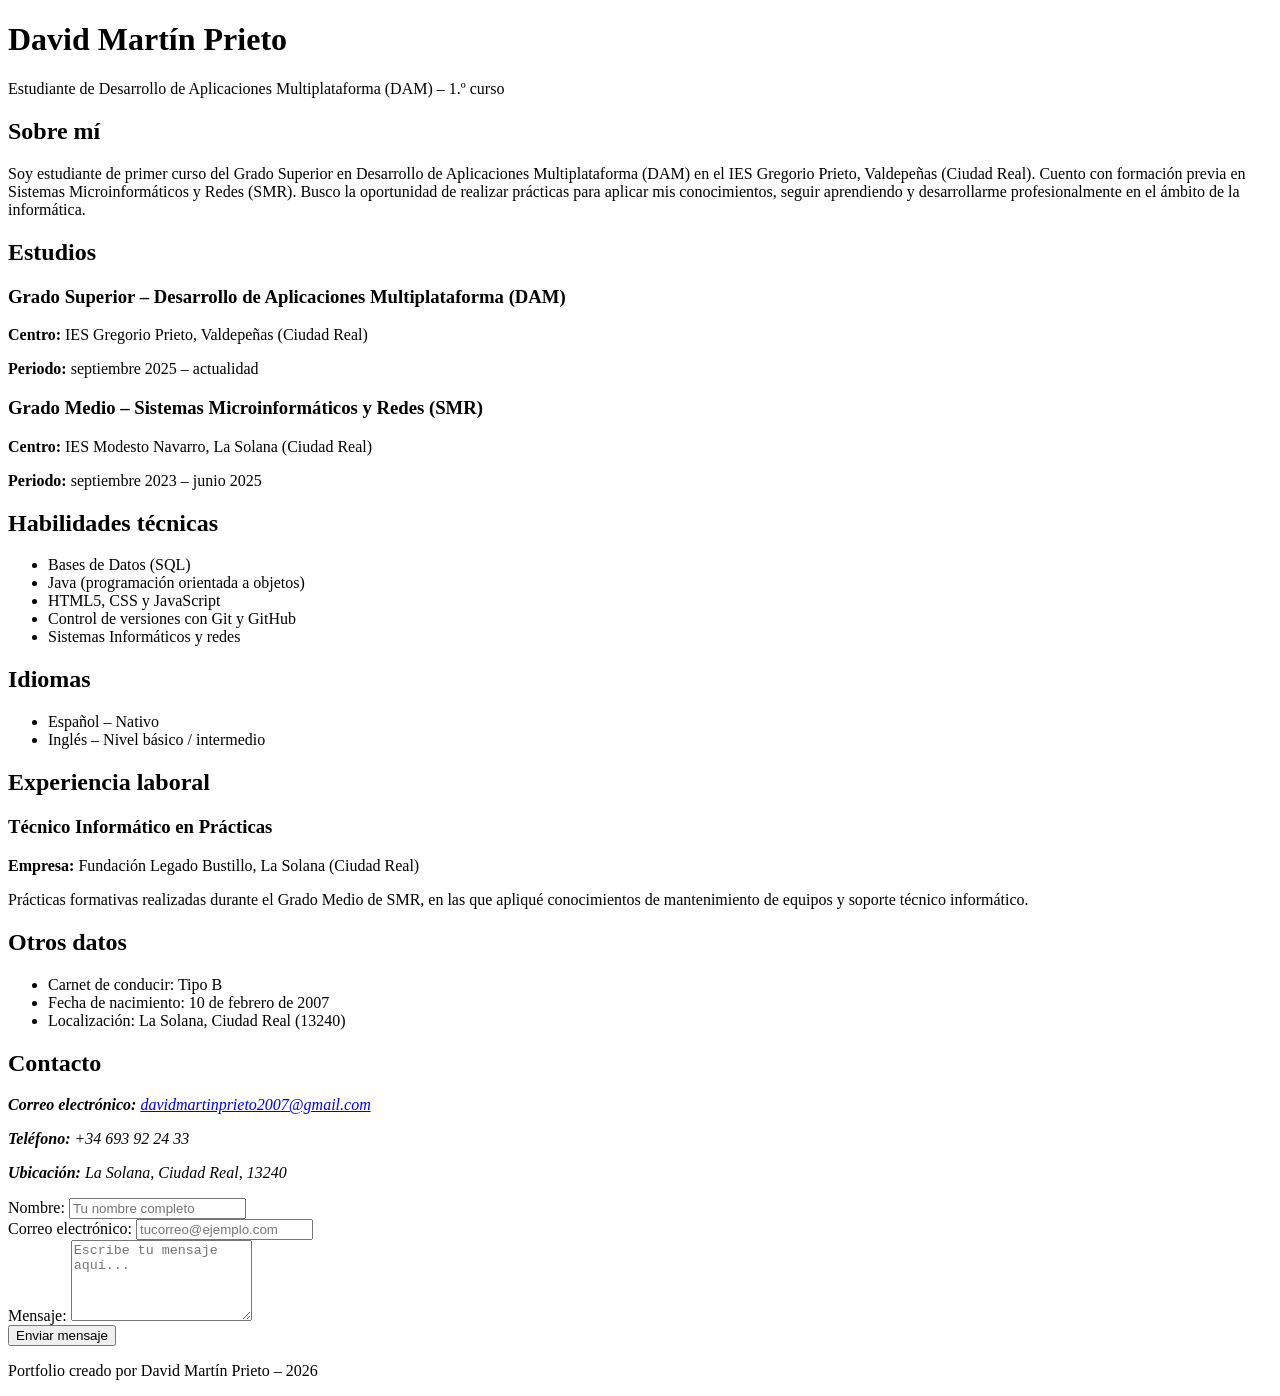
==== index.html @ ce0c39d4 "Update and rename portfolio.html to index.html" ====
<!DOCTYPE html>
<html lang="es">

<head>
    <meta charset="UTF-8">
    <meta name="viewport" content="width=device-width, initial-scale=1.0">
    <title>Portfolio - David Martín Prieto</title>
    <link rel="stylesheet" href="estilos.css">
</head>

<body>

    <header>
        <h1>David Martín Prieto</h1>
        <p>Estudiante de Desarrollo de Aplicaciones Multiplataforma (DAM) – 1.º curso</p>
    </header>

    <main>

        <section>
            <h2>Sobre mí</h2>
            <p>
                Soy estudiante de primer curso del Grado Superior en Desarrollo de Aplicaciones
                Multiplataforma (DAM) en el IES Gregorio Prieto, Valdepeñas (Ciudad Real).
                Cuento con formación previa en Sistemas Microinformáticos y Redes (SMR).
                Busco la oportunidad de realizar prácticas para aplicar mis conocimientos,
                seguir aprendiendo y desarrollarme profesionalmente en el ámbito de la informática.
            </p>
        </section>

        <section>
            <h2>Estudios</h2>

            <article>
                <h3>Grado Superior – Desarrollo de Aplicaciones Multiplataforma (DAM)</h3>
                <p><strong>Centro:</strong> IES Gregorio Prieto, Valdepeñas (Ciudad Real)</p>
                <p><strong>Periodo:</strong> septiembre 2025 – actualidad</p>
            </article>

            <article>
                <h3>Grado Medio – Sistemas Microinformáticos y Redes (SMR)</h3>
                <p><strong>Centro:</strong> IES Modesto Navarro, La Solana (Ciudad Real)</p>
                <p><strong>Periodo:</strong> septiembre 2023 – junio 2025</p>
            </article>
        </section>

        <section>
            <h2>Habilidades técnicas</h2>
            <ul>
                <li>Bases de Datos (SQL)</li>
                <li>Java (programación orientada a objetos)</li>
                <li>HTML5, CSS y JavaScript</li>
                <li>Control de versiones con Git y GitHub</li>
                <li>Sistemas Informáticos y redes</li>
            </ul>
        </section>

        <section>
            <h2>Idiomas</h2>
            <ul>
                <li>Español – Nativo</li>
                <li>Inglés – Nivel básico / intermedio</li>
            </ul>
        </section>

        <section>
            <h2>Experiencia laboral</h2>

            <article>
                <h3>Técnico Informático en Prácticas</h3>
                <p><strong>Empresa:</strong> Fundación Legado Bustillo, La Solana (Ciudad Real)</p>
                <p>
                    Prácticas formativas realizadas durante el Grado Medio de SMR,
                    en las que apliqué conocimientos de mantenimiento de equipos
                    y soporte técnico informático.
                </p>
            </article>
        </section>

        <section>
            <h2>Otros datos</h2>
            <ul>
                <li>Carnet de conducir: Tipo B</li>
                <li>Fecha de nacimiento: 10 de febrero de 2007</li>
                <li>Localización: La Solana, Ciudad Real (13240)</li>
            </ul>
        </section>

        <section>
            <h2>Contacto</h2>

            <address>
                <p>
                    <strong>Correo electrónico:</strong>
                    <a href="mailto:davidmartinprieto2007@gmail.com">
                        davidmartinprieto2007@gmail.com
                    </a>
                </p>
                <p><strong>Teléfono:</strong> +34 693 92 24 33</p>
                <p><strong>Ubicación:</strong> La Solana, Ciudad Real, 13240</p>
            </address>

            <form action="#" method="post">

                <div>
                    <label for="nombre">Nombre:</label>
                    <input type="text" id="nombre" name="nombre" placeholder="Tu nombre completo" required>
                </div>

                <div>
                    <label for="email">Correo electrónico:</label>
                    <input type="email" id="email" name="email" placeholder="tucorreo@ejemplo.com" required>
                </div>

                <div>
                    <label for="mensaje">Mensaje:</label>
                    <textarea id="mensaje" name="mensaje" rows="5" placeholder="Escribe tu mensaje aquí..." required></textarea>
                </div>

                <div>
                    <button type="submit">Enviar mensaje</button>
                </div>

            </form>
        </section>

    </main>

    <footer>
        <p>Portfolio creado por David Martín Prieto – 2026</p>
    </footer>

</body>
</html>
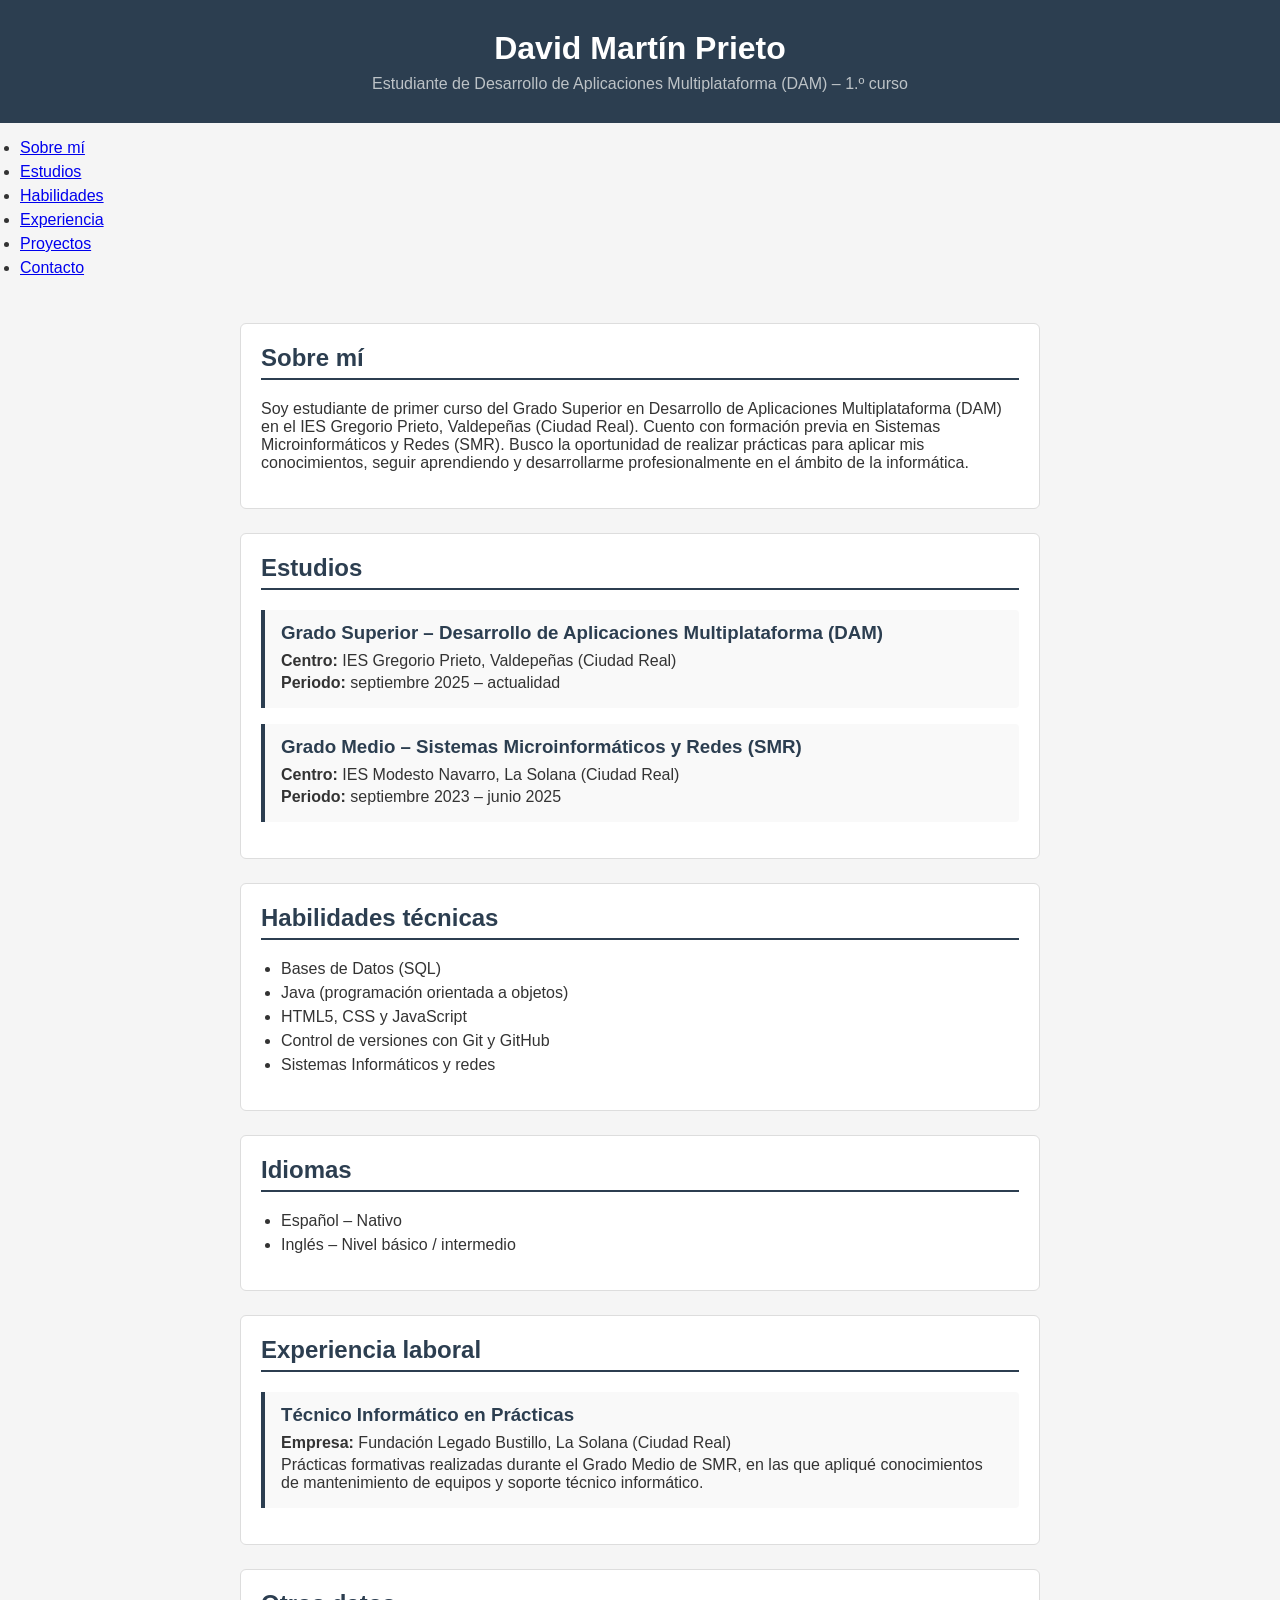
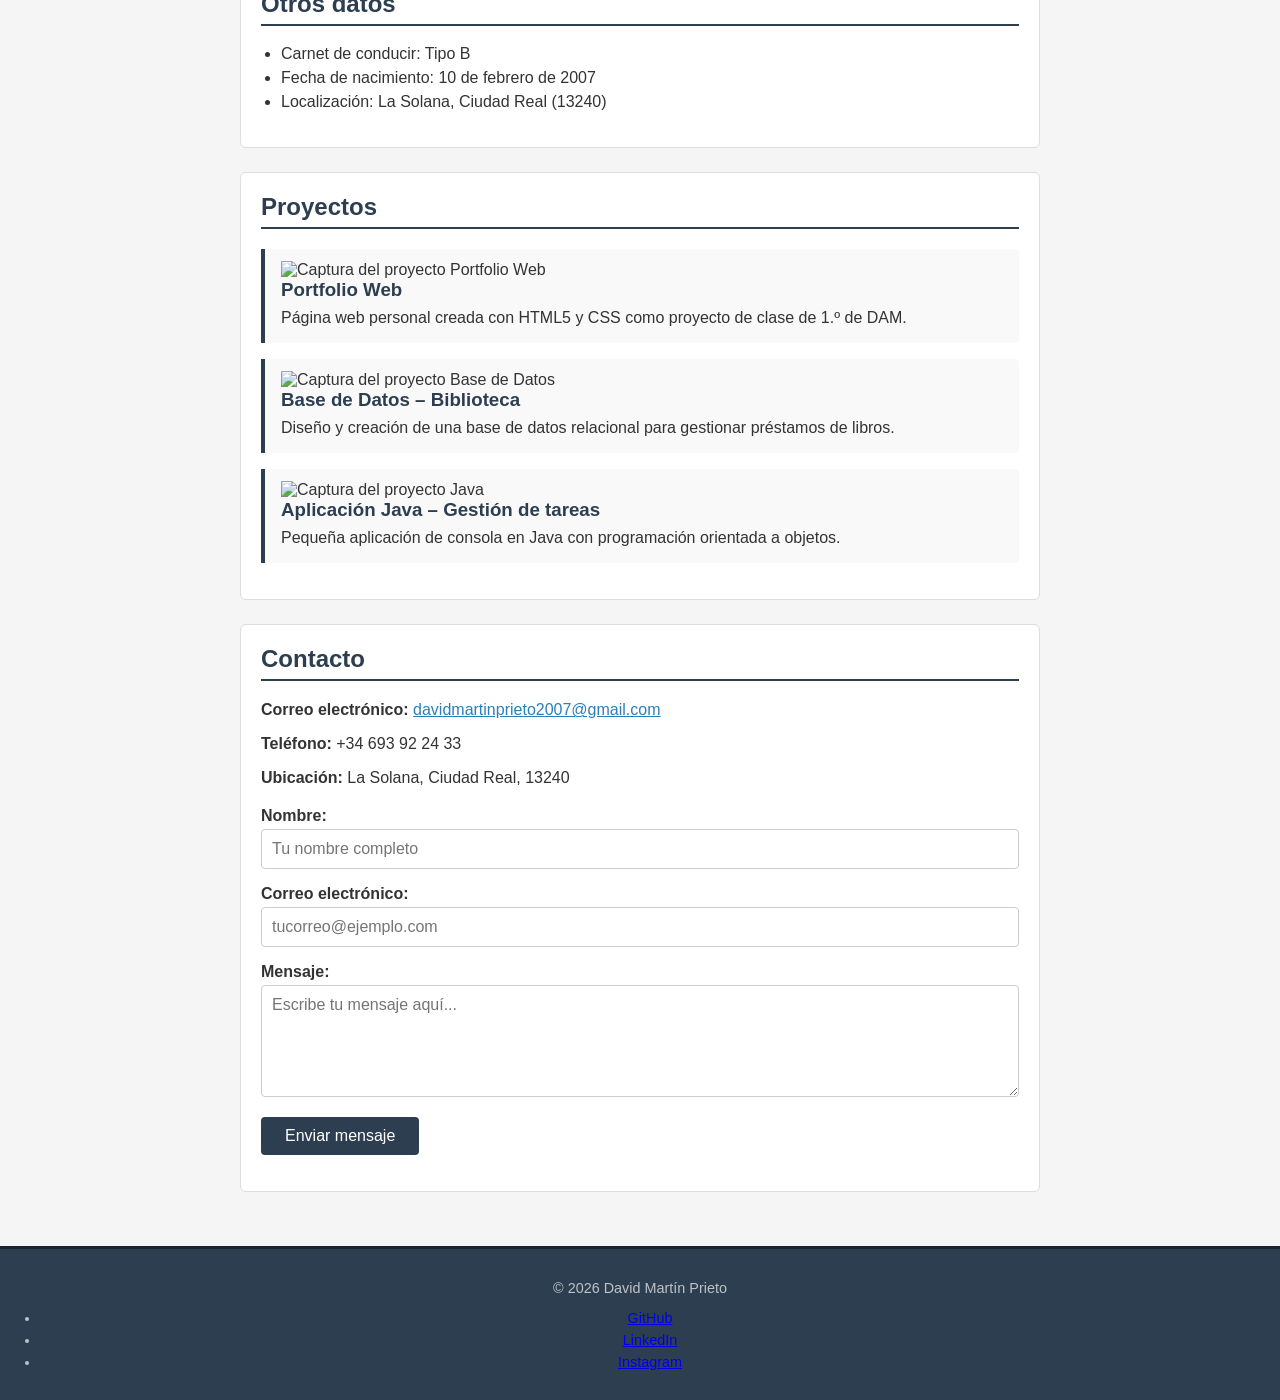
==== commit 4ab30f29: "Update index.html" ====
--- a/index.html
+++ b/index.html
@@ -5,19 +5,28 @@
     <meta charset="UTF-8">
     <meta name="viewport" content="width=device-width, initial-scale=1.0">
     <title>Portfolio - David Martín Prieto</title>
-    <link rel="stylesheet" href="estilos.css">
+    <link rel="stylesheet" href="style.css">
 </head>
 
 <body>
-
     <header>
         <h1>David Martín Prieto</h1>
         <p>Estudiante de Desarrollo de Aplicaciones Multiplataforma (DAM) – 1.º curso</p>
     </header>
 
+    <nav>
+        <ul>
+            <li><a href="#sobre-mi">Sobre mí</a></li>
+            <li><a href="#estudios">Estudios</a></li>
+            <li><a href="#habilidades">Habilidades</a></li>
+            <li><a href="#experiencia">Experiencia</a></li>
+            <li><a href="#proyectos">Proyectos</a></li>
+            <li><a href="#contacto">Contacto</a></li>
+        </ul>
+    </nav>
+
     <main>
-
-        <section>
+        <section id="sobre-mi">
             <h2>Sobre mí</h2>
             <p>
                 Soy estudiante de primer curso del Grado Superior en Desarrollo de Aplicaciones
@@ -28,7 +37,7 @@
             </p>
         </section>
 
-        <section>
+        <section id="estudios">
             <h2>Estudios</h2>
 
             <article>
@@ -44,7 +53,7 @@
             </article>
         </section>
 
-        <section>
+        <section id="habilidades">
             <h2>Habilidades técnicas</h2>
             <ul>
                 <li>Bases de Datos (SQL)</li>
@@ -55,7 +64,7 @@
             </ul>
         </section>
 
-        <section>
+        <section id="idiomas">
             <h2>Idiomas</h2>
             <ul>
                 <li>Español – Nativo</li>
@@ -63,7 +72,7 @@
             </ul>
         </section>
 
-        <section>
+        <section id="experiencia">
             <h2>Experiencia laboral</h2>
 
             <article>
@@ -77,7 +86,7 @@
             </article>
         </section>
 
-        <section>
+        <section id="otros">
             <h2>Otros datos</h2>
             <ul>
                 <li>Carnet de conducir: Tipo B</li>
@@ -86,7 +95,39 @@
             </ul>
         </section>
 
-        <section>
+        <section id="proyectos">
+            <h2>Proyectos</h2>
+
+            <div class="contenedor-proyectos">
+
+                <article class="tarjeta-proyecto">
+                    <img src="img/proyecto1.png" alt="Captura del proyecto Portfolio Web">
+                    <div class="tarjeta-info">
+                        <h3>Portfolio Web</h3>
+                        <p>Página web personal creada con HTML5 y CSS como proyecto de clase de 1.º de DAM.</p>
+                    </div>
+                </article>
+
+                <article class="tarjeta-proyecto">
+                    <img src="img/proyecto2.png" alt="Captura del proyecto Base de Datos">
+                    <div class="tarjeta-info">
+                        <h3>Base de Datos – Biblioteca</h3>
+                        <p>Diseño y creación de una base de datos relacional para gestionar préstamos de libros.</p>
+                    </div>
+                </article>
+
+                <article class="tarjeta-proyecto">
+                    <img src="img/proyecto3.png" alt="Captura del proyecto Java">
+                    <div class="tarjeta-info">
+                        <h3>Aplicación Java – Gestión de tareas</h3>
+                        <p>Pequeña aplicación de consola en Java con programación orientada a objetos.</p>
+                    </div>
+                </article>
+
+            </div>
+        </section>
+
+        <section id="contacto">
             <h2>Contacto</h2>
 
             <address>
@@ -127,7 +168,13 @@
     </main>
 
     <footer>
-        <p>Portfolio creado por David Martín Prieto – 2026</p>
+        <p class="footer-copy">© 2026 David Martín Prieto</p>
+
+        <ul class="footer-redes">
+            <li><a href="https://github.com/" target="_blank">GitHub</a></li>
+            <li><a href="https://linkedin.com/" target="_blank">LinkedIn</a></li>
+            <li><a href="https://instagram.com/" target="_blank">Instagram</a></li>
+        </ul>
     </footer>
 
 </body>
--- a/style.css
+++ b/style.css
@@ -0,0 +1,146 @@
+body {
+    font-family: Arial, sans-serif;
+    font-size: 16px;
+    color: #333333;
+    background-color: #f5f5f5;
+    margin: 0;
+    padding: 0;
+}
+
+header, main, footer {
+    max-width: 800px;
+    margin: 0 auto;
+    padding: 20px;
+}
+
+header {
+    background-color: #2c3e50;
+    color: #ffffff;
+    text-align: center;
+    padding: 30px 20px;
+    max-width: 100%;
+}
+
+header h1 {
+    margin: 0 0 8px 0;
+    font-size: 2em;
+}
+
+header p {
+    margin: 0;
+    font-size: 1em;
+    color: #bdc3c7;
+}
+
+main {
+    padding: 30px 20px;
+}
+
+section {
+    background-color: #ffffff;
+    border: 1px solid #ddd;
+    border-radius: 6px;
+    padding: 20px;
+    margin-bottom: 24px;
+}
+
+section h2 {
+    color: #2c3e50;
+    border-bottom: 2px solid #2c3e50;
+    padding-bottom: 6px;
+    margin-top: 0;
+}
+
+article {
+    background-color: #f9f9f9;
+    border-left: 4px solid #2c3e50;
+    padding: 12px 16px;
+    margin-bottom: 16px;
+    border-radius: 0 4px 4px 0;
+}
+
+article h3 {
+    margin: 0 0 8px 0;
+    color: #2c3e50;
+}
+
+article p {
+    margin: 4px 0;
+}
+
+ul {
+    padding-left: 20px;
+}
+
+ul li {
+    margin-bottom: 6px;
+}
+
+address {
+    font-style: normal;
+    margin-bottom: 20px;
+}
+
+address a {
+    color: #2980b9;
+}
+
+address a:hover {
+    text-decoration: underline;
+}
+
+form div {
+    margin-bottom: 16px;
+}
+
+form label {
+    display: block;
+    font-weight: bold;
+    margin-bottom: 4px;
+    color: #333;
+}
+
+form input,
+form textarea {
+    width: 100%;
+    padding: 10px;
+    border: 1px solid #ccc;
+    border-radius: 4px;
+    font-size: 1em;
+    font-family: Arial, sans-serif;
+    box-sizing: border-box;
+}
+
+form input:focus,
+form textarea:focus {
+    border-color: #2c3e50;
+    outline: none;
+}
+
+form textarea {
+    resize: vertical;
+}
+
+form button {
+    background-color: #2c3e50;
+    color: #ffffff;
+    border: none;
+    padding: 10px 24px;
+    font-size: 1em;
+    border-radius: 4px;
+    cursor: pointer;
+}
+
+form button:hover {
+    background-color: #1a252f;
+}
+
+footer {
+    background-color: #2c3e50;
+    color: #bdc3c7;
+    text-align: center;
+    padding: 16px 20px;
+    max-width: 100%;
+    border-top: 3px solid #1a252f;
+    font-size: 0.9em;
+}
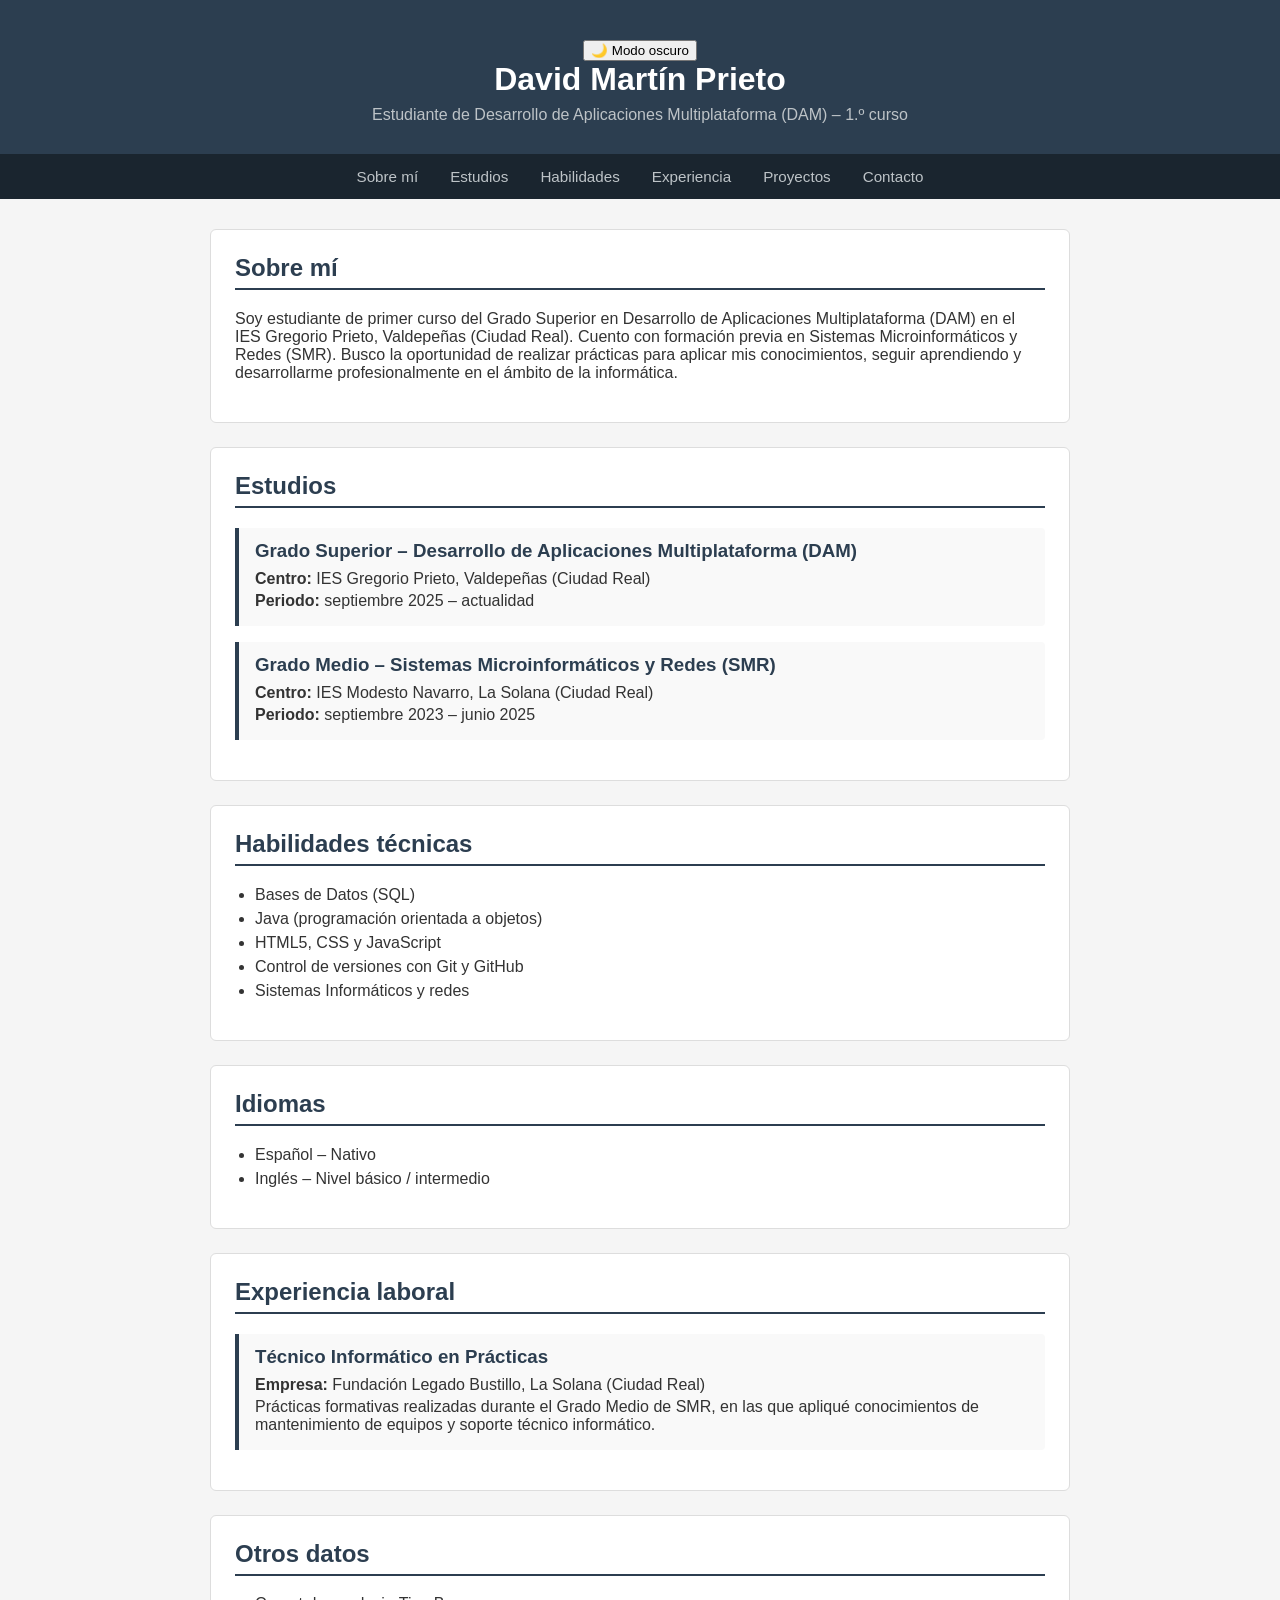
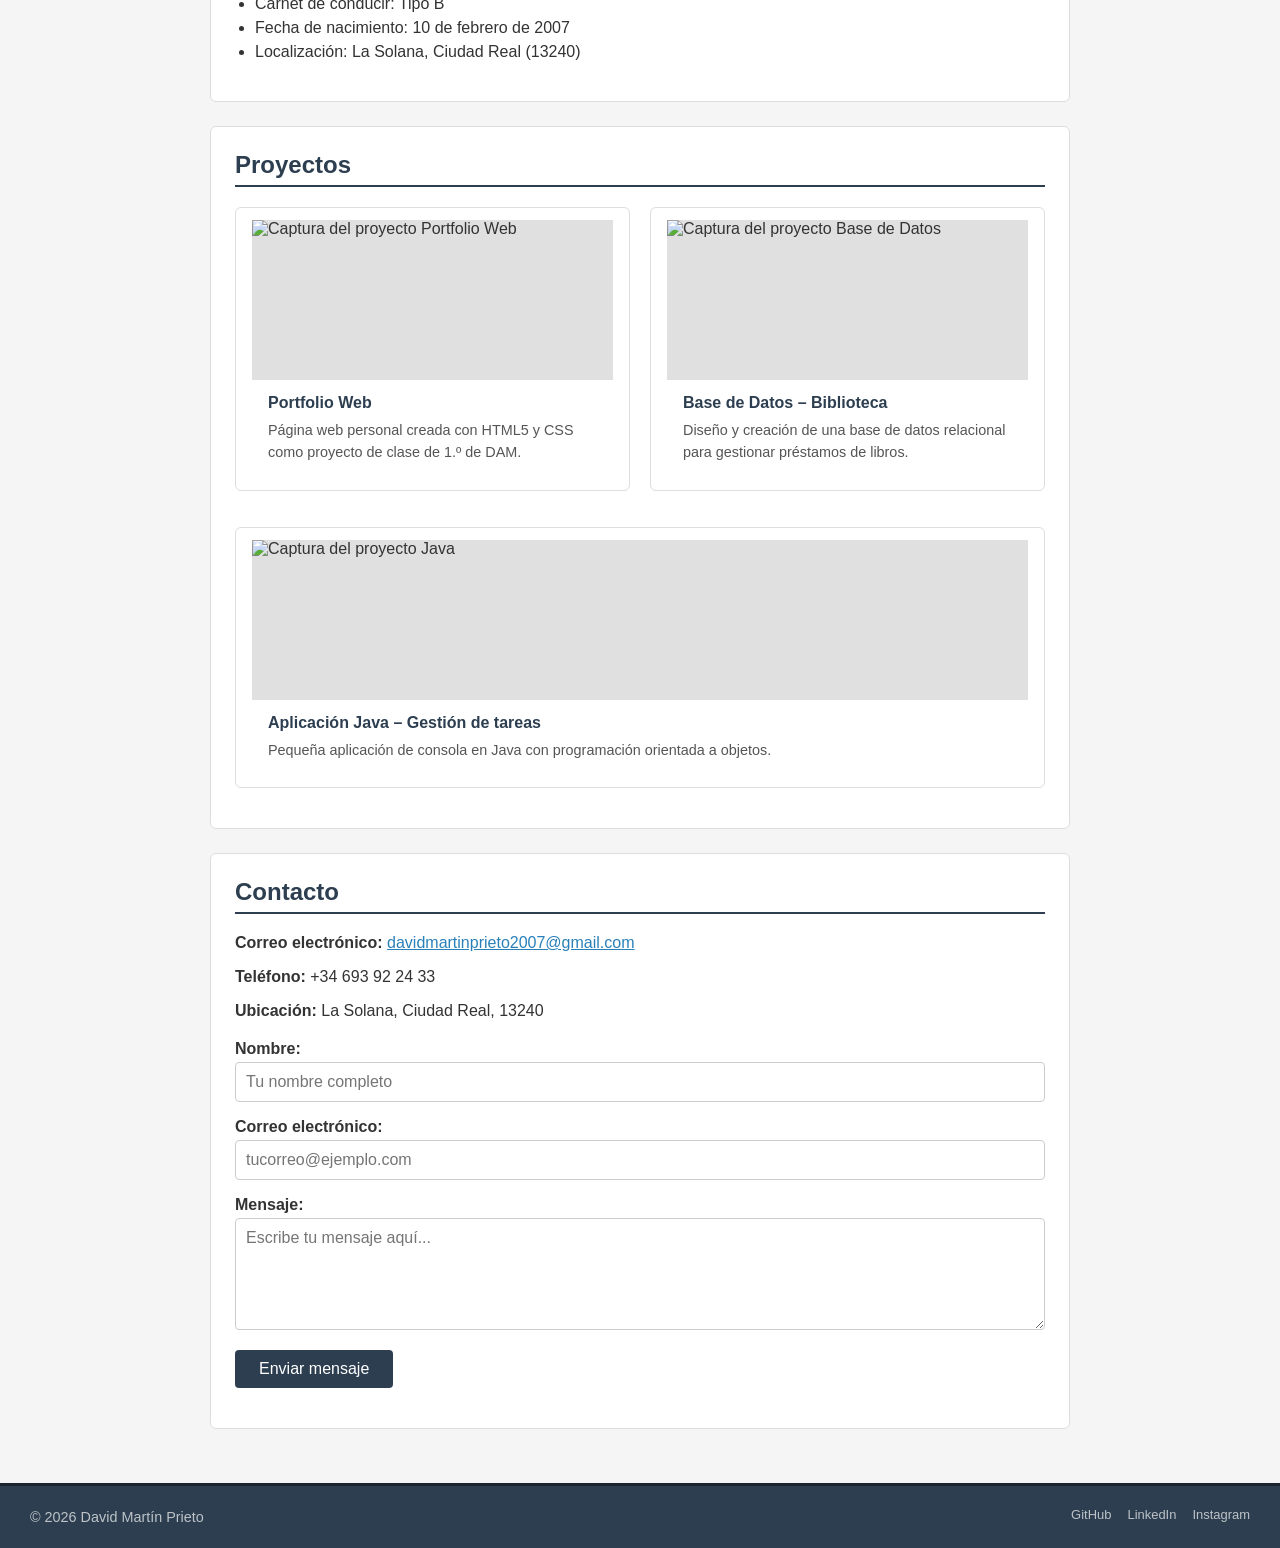
==== commit b094cb2d: "Update index.html" ====
--- a/index.html
+++ b/index.html
@@ -9,7 +9,10 @@
 </head>
 
 <body>
+
     <header>
+        <button id="btn-tema">🌙 Modo oscuro</button>
+
         <h1>David Martín Prieto</h1>
         <p>Estudiante de Desarrollo de Aplicaciones Multiplataforma (DAM) – 1.º curso</p>
     </header>
@@ -26,6 +29,7 @@
     </nav>
 
     <main>
+
         <section id="sobre-mi">
             <h2>Sobre mí</h2>
             <p>
@@ -142,26 +146,21 @@
             </address>
 
             <form action="#" method="post">
-
                 <div>
                     <label for="nombre">Nombre:</label>
                     <input type="text" id="nombre" name="nombre" placeholder="Tu nombre completo" required>
                 </div>
-
                 <div>
                     <label for="email">Correo electrónico:</label>
                     <input type="email" id="email" name="email" placeholder="tucorreo@ejemplo.com" required>
                 </div>
-
                 <div>
                     <label for="mensaje">Mensaje:</label>
                     <textarea id="mensaje" name="mensaje" rows="5" placeholder="Escribe tu mensaje aquí..." required></textarea>
                 </div>
-
                 <div>
                     <button type="submit">Enviar mensaje</button>
                 </div>
-
             </form>
         </section>
 
@@ -169,7 +168,6 @@
 
     <footer>
         <p class="footer-copy">© 2026 David Martín Prieto</p>
-
         <ul class="footer-redes">
             <li><a href="https://github.com/" target="_blank">GitHub</a></li>
             <li><a href="https://linkedin.com/" target="_blank">LinkedIn</a></li>
@@ -177,5 +175,6 @@
         </ul>
     </footer>
 
+    <script src="tema.js"></script>
 </body>
 </html>
--- a/style.css
+++ b/style.css
@@ -1,3 +1,7 @@
+html {
+    scroll-behavior: smooth;
+}
+
 body {
     font-family: Arial, sans-serif;
     font-size: 16px;
@@ -7,18 +11,17 @@
     padding: 0;
 }
 
-header, main, footer {
-    max-width: 800px;
+main {
+    max-width: 860px;
     margin: 0 auto;
-    padding: 20px;
+    padding: 30px 20px;
 }
 
 header {
     background-color: #2c3e50;
     color: #ffffff;
     text-align: center;
-    padding: 30px 20px;
-    max-width: 100%;
+    padding: 40px 20px 30px 20px;
 }
 
 header h1 {
@@ -32,15 +35,45 @@
     color: #bdc3c7;
 }
 
-main {
-    padding: 30px 20px;
+nav {
+    background-color: #1a252f;
+    position: sticky;
+    top: 0;
+    z-index: 100;
+}
+
+nav ul {
+    list-style: none;
+    margin: 0;
+    padding: 0;
+    display: flex;
+    justify-content: center;
+    flex-wrap: wrap;
+}
+
+nav ul li {
+    margin: 0;
+}
+
+nav ul li a {
+    display: block;
+    color: #bdc3c7;
+    text-decoration: none;
+    padding: 14px 16px;
+    font-size: 0.95em;
+    transition: background-color 0.2s, color 0.2s;
+}
+
+nav ul li a:hover {
+    background-color: #2c3e50;
+    color: #ffffff;
 }
 
 section {
     background-color: #ffffff;
     border: 1px solid #ddd;
     border-radius: 6px;
-    padding: 20px;
+    padding: 24px;
     margin-bottom: 24px;
 }
 
@@ -76,6 +109,50 @@
     margin-bottom: 6px;
 }
 
+.contenedor-proyectos {
+    display: flex;
+    flex-wrap: wrap;
+    gap: 20px;
+}
+
+.tarjeta-proyecto {
+    background-color: #ffffff;
+    border: 1px solid #ddd;
+    border-radius: 6px;
+    flex: 1 1 250px;
+    overflow: hidden;
+    transition: box-shadow 0.2s;
+}
+
+.tarjeta-proyecto:hover {
+    box-shadow: 0 4px 12px rgba(0, 0, 0, 0.12);
+}
+
+.tarjeta-proyecto img {
+    width: 100%;
+    height: 160px;
+    object-fit: cover;
+    background-color: #e0e0e0;
+    display: block;
+}
+
+.tarjeta-info {
+    padding: 14px 16px;
+}
+
+.tarjeta-info h3 {
+    margin: 0 0 8px 0;
+    color: #2c3e50;
+    font-size: 1em;
+}
+
+.tarjeta-info p {
+    margin: 0;
+    font-size: 0.9em;
+    color: #555;
+    line-height: 1.5;
+}
+
 address {
     font-style: normal;
     margin-bottom: 20px;
@@ -109,6 +186,7 @@
     font-size: 1em;
     font-family: Arial, sans-serif;
     box-sizing: border-box;
+    transition: border-color 0.2s;
 }
 
 form input:focus,
@@ -129,6 +207,7 @@
     font-size: 1em;
     border-radius: 4px;
     cursor: pointer;
+    transition: background-color 0.2s;
 }
 
 form button:hover {
@@ -138,9 +217,35 @@
 footer {
     background-color: #2c3e50;
     color: #bdc3c7;
-    text-align: center;
-    padding: 16px 20px;
-    max-width: 100%;
+    padding: 20px 30px;
     border-top: 3px solid #1a252f;
     font-size: 0.9em;
-}
+    display: flex;
+    justify-content: space-between;
+    align-items: center;
+    flex-wrap: wrap;
+    gap: 12px;
+}
+
+.footer-copy {
+    margin: 0;
+}
+
+.footer-redes {
+    list-style: none;
+    margin: 0;
+    padding: 0;
+    display: flex;
+    gap: 16px;
+}
+
+.footer-redes a {
+    color: #bdc3c7;
+    text-decoration: none;
+    font-size: 0.9em;
+    transition: color 0.2s;
+}
+
+.footer-redes a:hover {
+    color: #ffffff;
+}
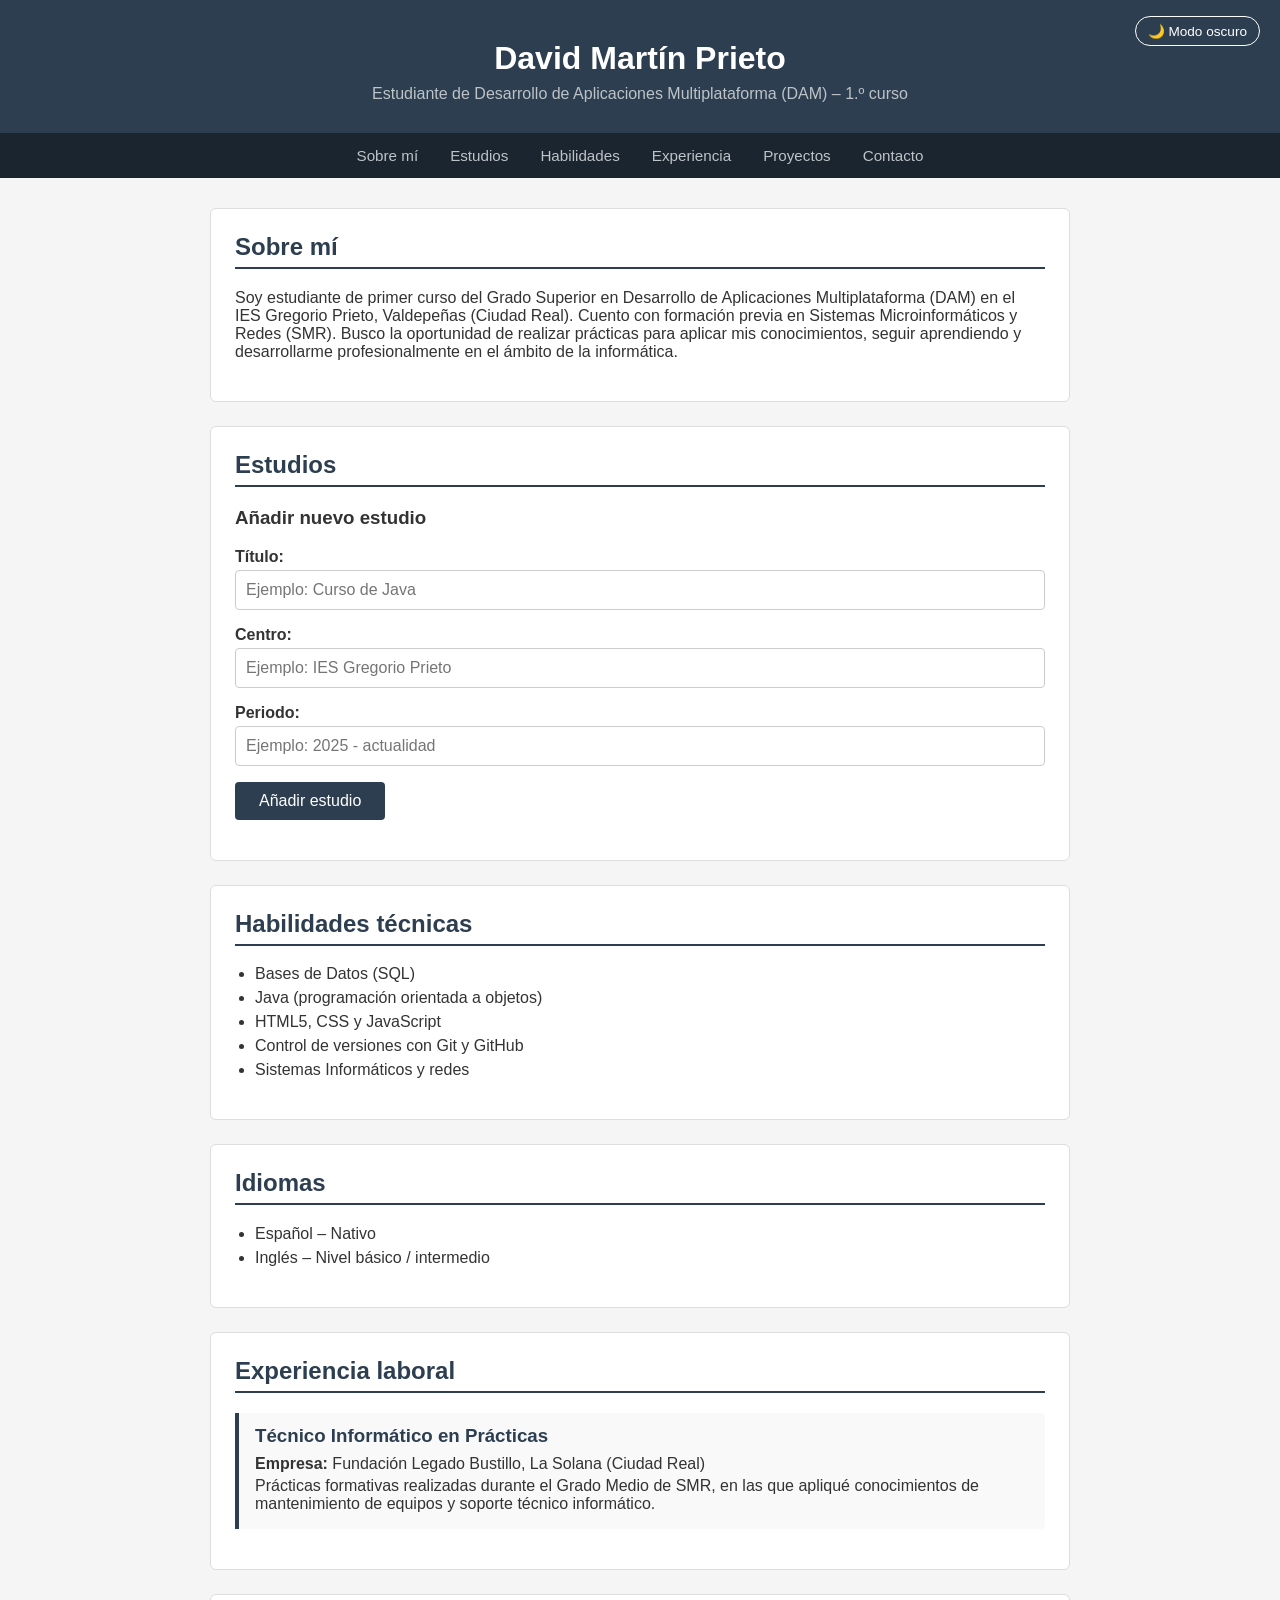
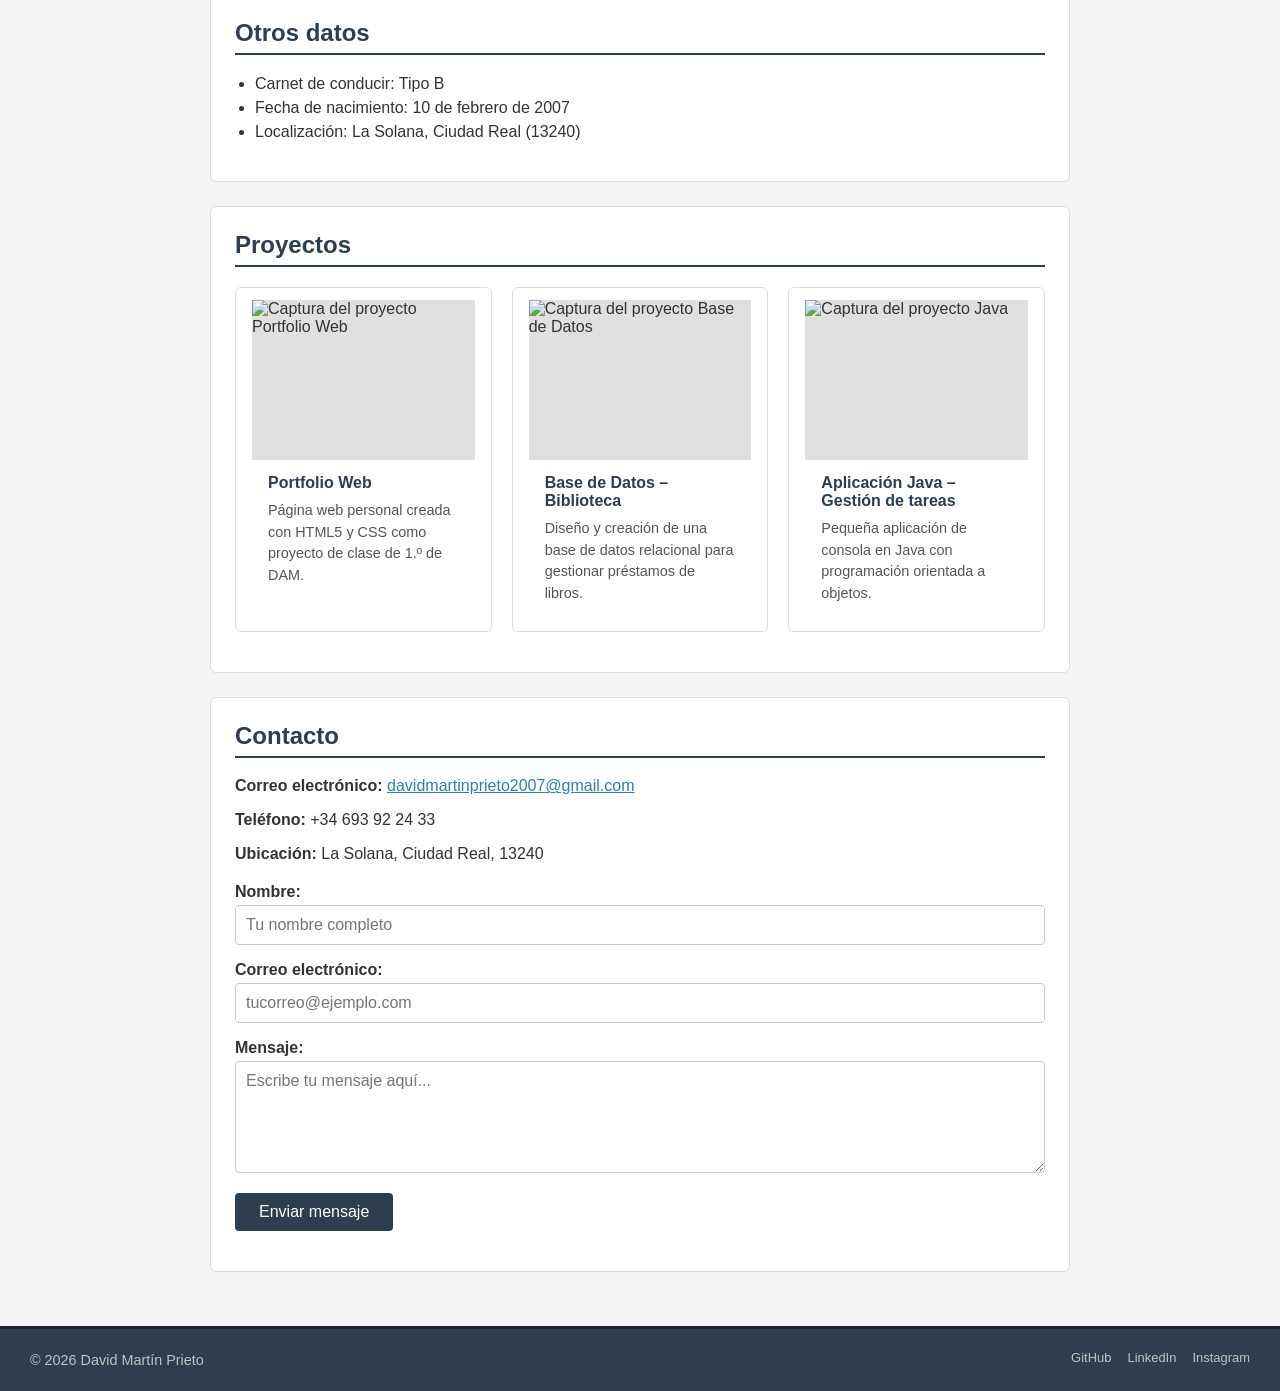
==== commit f4004ed1: "Update index.html" ====
--- a/index.html
+++ b/index.html
@@ -44,17 +44,30 @@
         <section id="estudios">
             <h2>Estudios</h2>
 
-            <article>
-                <h3>Grado Superior – Desarrollo de Aplicaciones Multiplataforma (DAM)</h3>
-                <p><strong>Centro:</strong> IES Gregorio Prieto, Valdepeñas (Ciudad Real)</p>
-                <p><strong>Periodo:</strong> septiembre 2025 – actualidad</p>
-            </article>
+            <div id="lista-estudios"></div>
 
-            <article>
-                <h3>Grado Medio – Sistemas Microinformáticos y Redes (SMR)</h3>
-                <p><strong>Centro:</strong> IES Modesto Navarro, La Solana (Ciudad Real)</p>
-                <p><strong>Periodo:</strong> septiembre 2023 – junio 2025</p>
-            </article>
+            <form id="form-estudio" class="form-estudio" action="#" method="post">
+                <h3>Añadir nuevo estudio</h3>
+
+                <div>
+                    <label for="titulo-estudio">Título:</label>
+                    <input type="text" id="titulo-estudio" name="titulo-estudio" placeholder="Ejemplo: Curso de Java" required>
+                </div>
+
+                <div>
+                    <label for="centro-estudio">Centro:</label>
+                    <input type="text" id="centro-estudio" name="centro-estudio" placeholder="Ejemplo: IES Gregorio Prieto" required>
+                </div>
+
+                <div>
+                    <label for="periodo-estudio">Periodo:</label>
+                    <input type="text" id="periodo-estudio" name="periodo-estudio" placeholder="Ejemplo: 2025 - actualidad" required>
+                </div>
+
+                <div>
+                    <button type="submit">Añadir estudio</button>
+                </div>
+            </form>
         </section>
 
         <section id="habilidades">
--- a/style.css
+++ b/style.css
@@ -22,6 +22,7 @@
     color: #ffffff;
     text-align: center;
     padding: 40px 20px 30px 20px;
+    position: relative;
 }
 
 header h1 {
@@ -33,6 +34,25 @@
     margin: 0;
     font-size: 1em;
     color: #bdc3c7;
+}
+
+#btn-tema {
+    position: absolute;
+    top: 16px;
+    right: 20px;
+    background-color: transparent;
+    color: #ffffff;
+    border: 1px solid #ffffff;
+    padding: 6px 12px;
+    border-radius: 20px;
+    font-size: 0.85em;
+    cursor: pointer;
+    transition: background-color 0.2s, color 0.2s;
+}
+
+#btn-tema:hover {
+    background-color: #ffffff;
+    color: #2c3e50;
 }
 
 nav {
@@ -110,8 +130,8 @@
 }
 
 .contenedor-proyectos {
-    display: flex;
-    flex-wrap: wrap;
+    display: grid;
+    grid-template-columns: repeat(3, 1fr);
     gap: 20px;
 }
 
@@ -249,3 +269,107 @@
 .footer-redes a:hover {
     color: #ffffff;
 }
+
+body.dark-mode {
+    background-color: #121212;
+    color: #e0e0e0;
+}
+
+body.dark-mode section {
+    background-color: #1e1e1e;
+    border-color: #333;
+}
+
+body.dark-mode section h2 {
+    color: #90caf9;
+    border-bottom-color: #90caf9;
+}
+
+body.dark-mode article {
+    background-color: #2a2a2a;
+    border-left-color: #90caf9;
+}
+
+body.dark-mode article h3 {
+    color: #90caf9;
+}
+
+body.dark-mode .tarjeta-proyecto {
+    background-color: #1e1e1e;
+    border-color: #333;
+}
+
+body.dark-mode .tarjeta-info h3 {
+    color: #90caf9;
+}
+
+body.dark-mode .tarjeta-info p {
+    color: #aaaaaa;
+}
+
+body.dark-mode .tarjeta-proyecto img {
+    background-color: #333;
+}
+
+body.dark-mode form label {
+    color: #e0e0e0;
+}
+
+body.dark-mode form input,
+body.dark-mode form textarea {
+    background-color: #2a2a2a;
+    border-color: #555;
+    color: #e0e0e0;
+}
+
+body.dark-mode form input:focus,
+body.dark-mode form textarea:focus {
+    border-color: #90caf9;
+}
+
+body.dark-mode address a {
+    color: #90caf9;
+}
+
+body.dark-mode #btn-tema {
+    border-color: #90caf9;
+    color: #90caf9;
+}
+
+body.dark-mode #btn-tema:hover {
+    background-color: #90caf9;
+    color: #121212;
+}
+
+@media (max-width: 860px) and (min-width: 601px) {
+    .contenedor-proyectos {
+        grid-template-columns: repeat(2, 1fr);
+    }
+}
+
+@media (max-width: 600px) {
+    header h1 {
+        font-size: 1.5em;
+        margin-top: 36px;
+    }
+
+    #btn-tema {
+        font-size: 0.78em;
+        padding: 5px 10px;
+    }
+
+    nav ul li a {
+        padding: 10px 10px;
+        font-size: 0.85em;
+    }
+
+    .contenedor-proyectos {
+        grid-template-columns: 1fr;
+    }
+
+    footer {
+        flex-direction: column;
+        align-items: center;
+        text-align: center;
+    }
+}
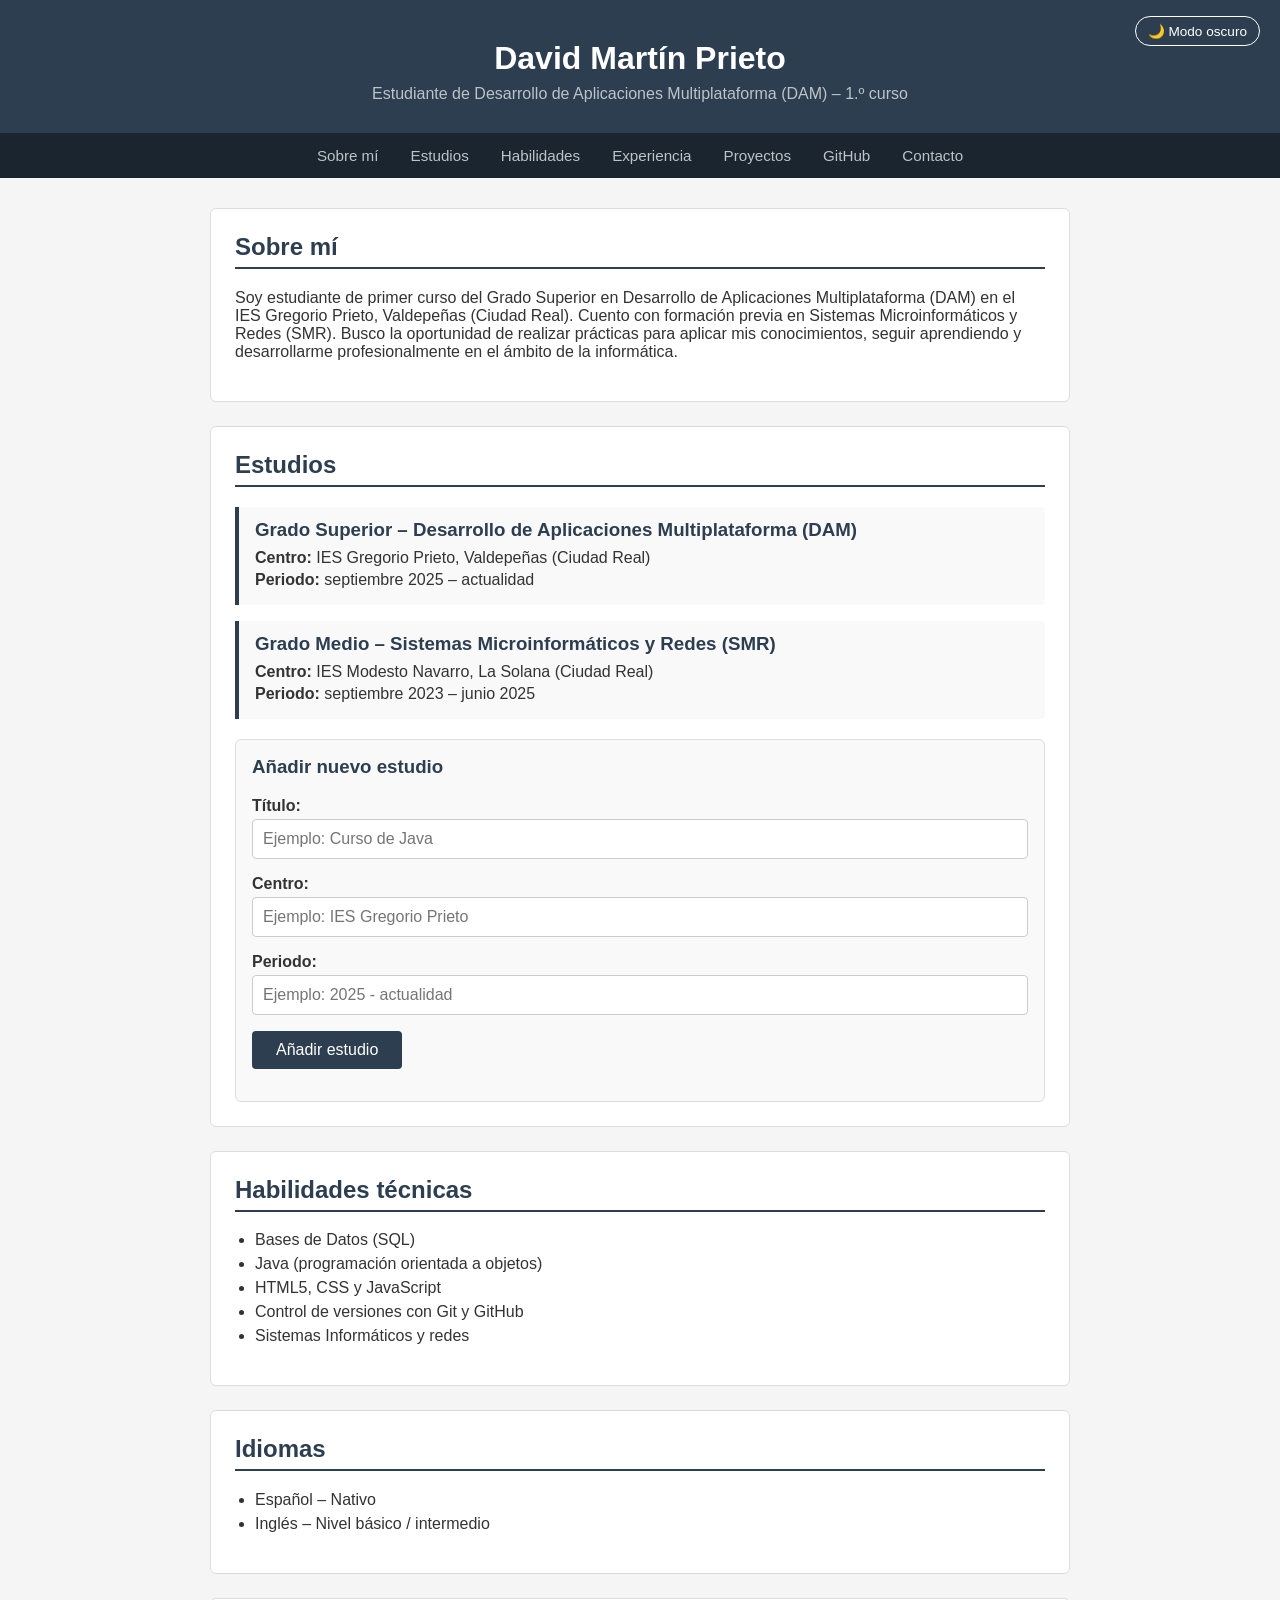
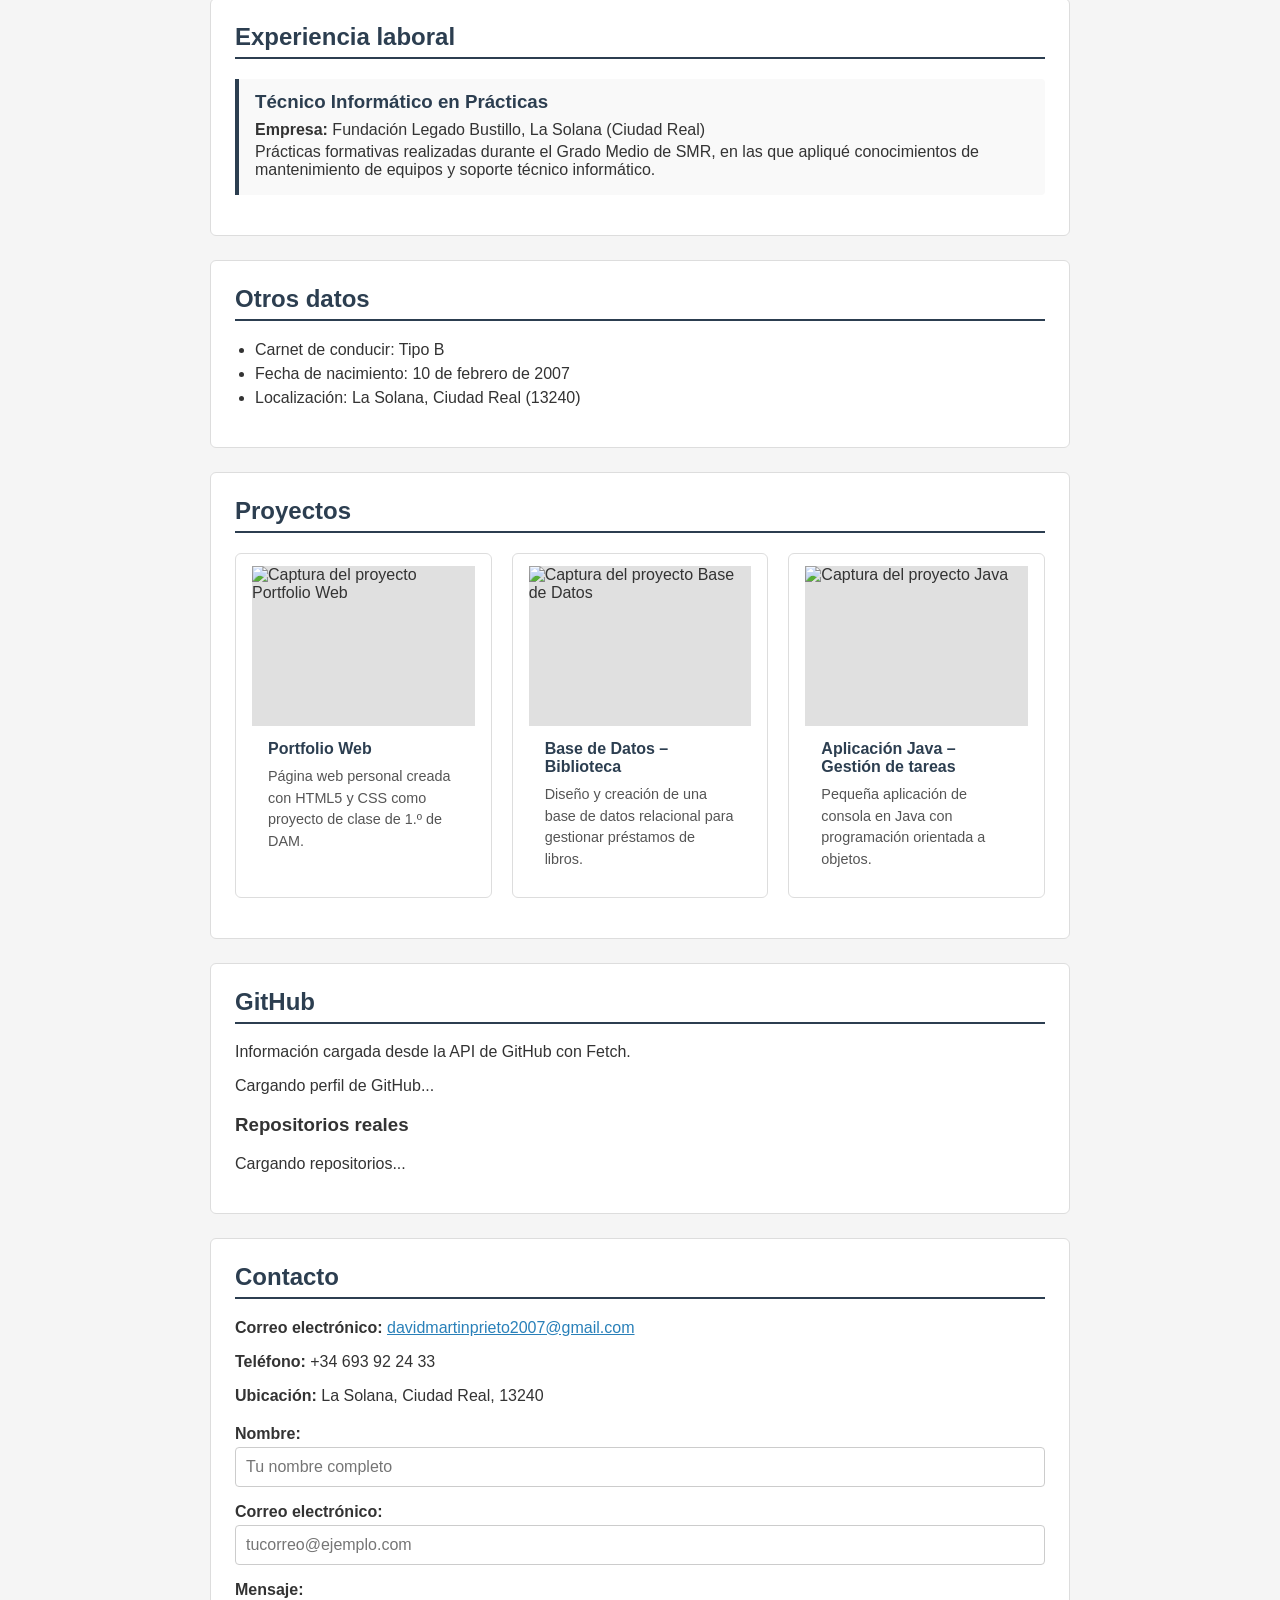
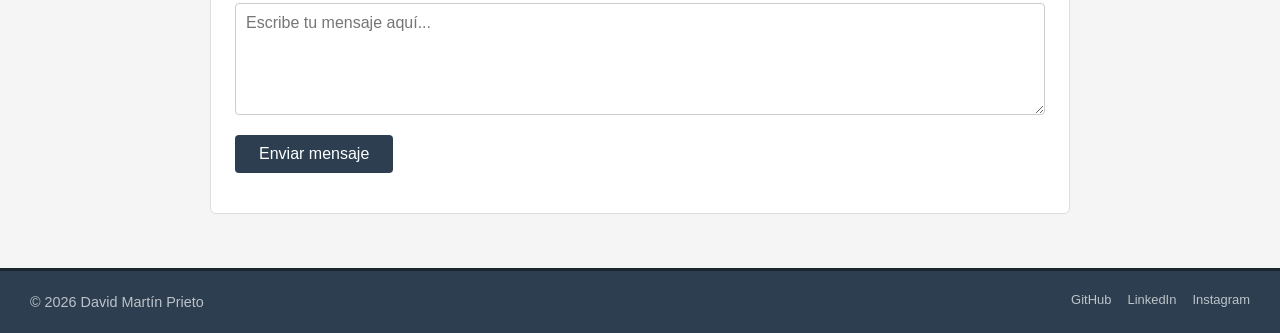
==== commit 0f8cfbca: "Update index.html" ====
--- a/index.html
+++ b/index.html
@@ -24,6 +24,7 @@
             <li><a href="#habilidades">Habilidades</a></li>
             <li><a href="#experiencia">Experiencia</a></li>
             <li><a href="#proyectos">Proyectos</a></li>
+            <li><a href="#github">GitHub</a></li>
             <li><a href="#contacto">Contacto</a></li>
         </ul>
     </nav>
@@ -141,6 +142,20 @@
                     </div>
                 </article>
 
+            </div>
+        </section>
+
+        <section id="github">
+            <h2>GitHub</h2>
+            <p>Información cargada desde la API de GitHub con Fetch.</p>
+
+            <div id="github-perfil" class="github-perfil">
+                <p>Cargando perfil de GitHub...</p>
+            </div>
+
+            <h3>Repositorios reales</h3>
+            <div id="github-repos" class="github-repos">
+                <p>Cargando repositorios...</p>
             </div>
         </section>
 
--- a/style.css
+++ b/style.css
@@ -129,6 +129,23 @@
     margin-bottom: 6px;
 }
 
+#lista-estudios {
+    margin-bottom: 20px;
+}
+
+.form-estudio {
+    background-color: #f9f9f9;
+    border: 1px solid #ddd;
+    border-radius: 6px;
+    padding: 16px;
+    margin-top: 16px;
+}
+
+.form-estudio h3 {
+    margin-top: 0;
+    color: #2c3e50;
+}
+
 .contenedor-proyectos {
     display: grid;
     grid-template-columns: repeat(3, 1fr);
@@ -294,6 +311,15 @@
     color: #90caf9;
 }
 
+body.dark-mode .form-estudio {
+    background-color: #2a2a2a;
+    border-color: #333;
+}
+
+body.dark-mode .form-estudio h3 {
+    color: #90caf9;
+}
+
 body.dark-mode .tarjeta-proyecto {
     background-color: #1e1e1e;
     border-color: #333;
